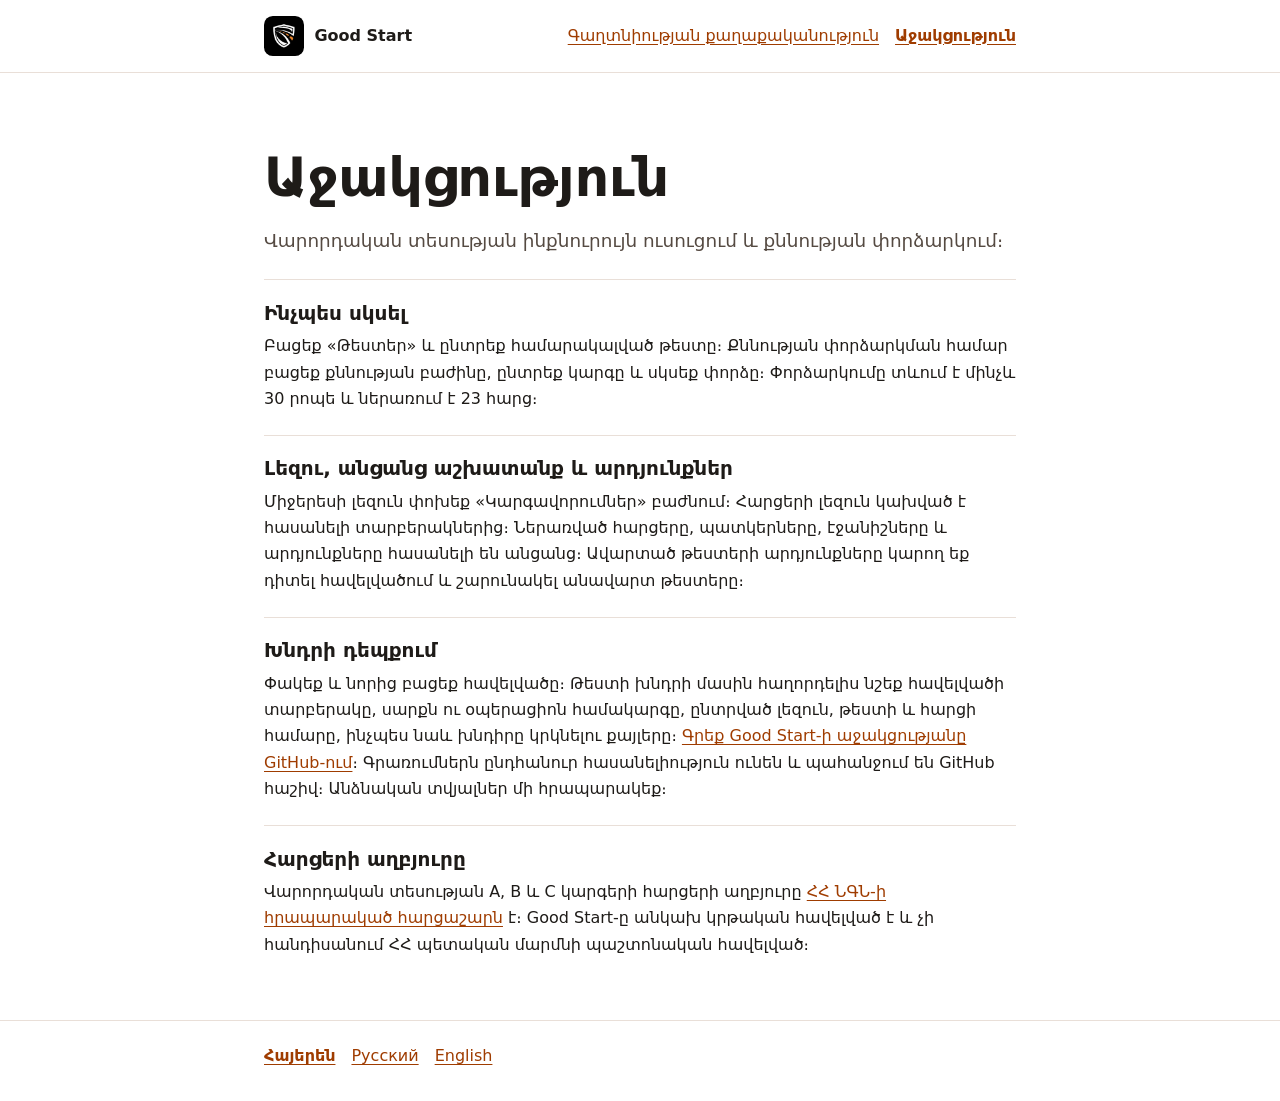
==== support/index.html @ 968c4f22 "Publish Good Start privacy and support in three languages" ====
<!doctype html>
<html lang="hy">
<head>
<meta charset="utf-8">
<meta name="viewport" content="width=device-width,initial-scale=1">
<title>Աջակցություն · Good Start</title>
<link rel="icon" href="../assets/logo.png">
<link rel="stylesheet" href="../assets/styles.css">
</head>
<body>
<header><div class="wrap bar">
<a class="brand" href="../"><img src="../assets/logo.png" alt="" width="40" height="40">Good Start</a>
<nav aria-label="Էջեր"><a href="../privacy/">Գաղտնիության քաղաքականություն</a><a href="../support/" aria-current="page">Աջակցություն</a></nav>
</div></header>
<main class="wrap"><h1>Աջակցություն</h1><p class="intro">Վարորդական տեսության ինքնուրույն ուսուցում և քննության փորձարկում։</p><section><h2>Ինչպես սկսել</h2><p>Բացեք «Թեստեր» և ընտրեք համարակալված թեստը։ Քննության փորձարկման համար բացեք քննության բաժինը, ընտրեք կարգը և սկսեք փորձը։ Փորձարկումը տևում է մինչև 30 րոպե և ներառում է 23 հարց։</p></section><section><h2>Լեզու, անցանց աշխատանք և արդյունքներ</h2><p>Միջերեսի լեզուն փոխեք «Կարգավորումներ» բաժնում։ Հարցերի լեզուն կախված է հասանելի տարբերակներից։ Ներառված հարցերը, պատկերները, էջանիշները և արդյունքները հասանելի են անցանց։ Ավարտած թեստերի արդյունքները կարող եք դիտել հավելվածում և շարունակել անավարտ թեստերը։</p></section><section><h2>Խնդրի դեպքում</h2><p>Փակեք և նորից բացեք հավելվածը։ Թեստի խնդրի մասին հաղորդելիս նշեք հավելվածի տարբերակը, սարքն ու օպերացիոն համակարգը, ընտրված լեզուն, թեստի և հարցի համարը, ինչպես նաև խնդիրը կրկնելու քայլերը։ <a href="https://github.com/LeatherfaceMem/good-start-legal/issues/new">Գրեք Good Start-ի աջակցությանը GitHub-ում</a>։ Գրառումներն ընդհանուր հասանելիություն ունեն և պահանջում են GitHub հաշիվ։ Անձնական տվյալներ մի հրապարակեք։</p></section><section><h2>Հարցերի աղբյուրը</h2><p>Վարորդական տեսության A, B և C կարգերի հարցերի աղբյուրը <a href="https://roadpolice.am/hy/viv-exam">ՀՀ ՆԳՆ-ի հրապարակած հարցաշարն</a> է։ Good Start-ը անկախ կրթական հավելված է և չի հանդիսանում ՀՀ պետական մարմնի պաշտոնական հավելված։</p></section></main>
<footer><nav class="wrap" aria-label="Լեզու"><a href="../support/" hreflang="hy" lang="hy" aria-current="page">Հայերեն</a><a href="../ru/support/" hreflang="ru" lang="ru">Русский</a><a href="../en/support/" hreflang="en" lang="en">English</a></nav></footer>
</body></html>
---- assets/styles.css ----
@font-face { font-family: Armenian; src: url(armenian.ttf) format('truetype'); font-display: swap; }
:root { color-scheme: light; font: 100%/1.65 system-ui, Armenian, sans-serif; color: #1e1b18; background: #fff; --accent: #9f3c00; --line: #e9dfd8; }
* { box-sizing: border-box; }
body { margin: 0; }
header { border-bottom: 1px solid var(--line); }
.wrap { width: min(100% - 2.5rem, 47rem); margin-inline: auto; }
.bar { display: flex; gap: 1rem 2rem; justify-content: space-between; flex-wrap: wrap; align-items: center; padding-block: 1rem; }
nav { display: flex; flex-wrap: wrap; gap: .5rem 1rem; }
a { color: var(--accent); text-underline-offset: .18em; }
a:focus-visible { outline: 2px solid var(--accent); outline-offset: .2rem; }
[aria-current] { font-weight: 700; }
.brand { display: inline-flex; align-items: center; gap: .65rem; color: inherit; font-weight: 750; text-decoration: none; }
.brand img { width: 2.5rem; height: 2.5rem; border-radius: .55rem; }
main { padding-block: clamp(2rem, 6vw, 4.5rem) 3rem; }
h1, h2 { line-height: 1.25; overflow-wrap: anywhere; }
h1 { font-size: clamp(1.95rem, 6vw, 3.35rem); margin: 0 0 .9rem; }
h2 { margin: 0 0 .45rem; font-size: 1.25rem; }
p { margin: 0 0 .85rem; }
section { border-top: 1px solid var(--line); padding-top: 1.3rem; margin-top: 1.4rem; }
.intro { font-size: 1.15rem; color: #554a42; }
footer { border-top: 1px solid var(--line); padding-block: 1.4rem 2rem; }
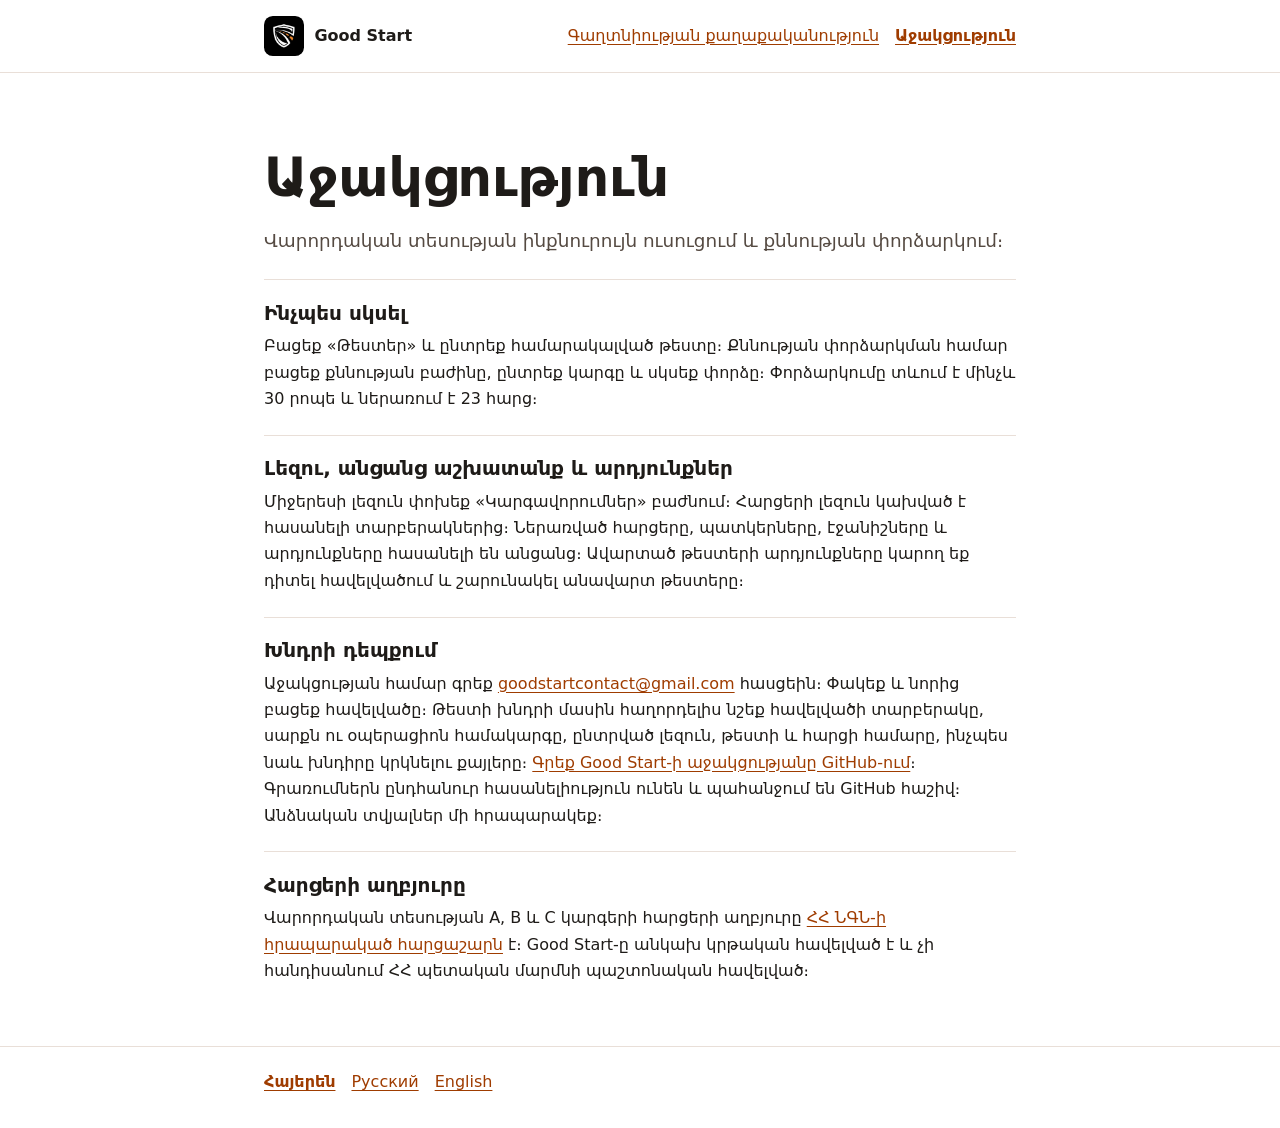
==== commit af127ac6: "Publish the confirmed Good Start support email" ====
--- a/support/index.html
+++ b/support/index.html
@@ -12,6 +12,6 @@
 <a class="brand" href="../"><img src="../assets/logo.png" alt="" width="40" height="40">Good Start</a>
 <nav aria-label="Էջեր"><a href="../privacy/">Գաղտնիության քաղաքականություն</a><a href="../support/" aria-current="page">Աջակցություն</a></nav>
 </div></header>
-<main class="wrap"><h1>Աջակցություն</h1><p class="intro">Վարորդական տեսության ինքնուրույն ուսուցում և քննության փորձարկում։</p><section><h2>Ինչպես սկսել</h2><p>Բացեք «Թեստեր» և ընտրեք համարակալված թեստը։ Քննության փորձարկման համար բացեք քննության բաժինը, ընտրեք կարգը և սկսեք փորձը։ Փորձարկումը տևում է մինչև 30 րոպե և ներառում է 23 հարց։</p></section><section><h2>Լեզու, անցանց աշխատանք և արդյունքներ</h2><p>Միջերեսի լեզուն փոխեք «Կարգավորումներ» բաժնում։ Հարցերի լեզուն կախված է հասանելի տարբերակներից։ Ներառված հարցերը, պատկերները, էջանիշները և արդյունքները հասանելի են անցանց։ Ավարտած թեստերի արդյունքները կարող եք դիտել հավելվածում և շարունակել անավարտ թեստերը։</p></section><section><h2>Խնդրի դեպքում</h2><p>Փակեք և նորից բացեք հավելվածը։ Թեստի խնդրի մասին հաղորդելիս նշեք հավելվածի տարբերակը, սարքն ու օպերացիոն համակարգը, ընտրված լեզուն, թեստի և հարցի համարը, ինչպես նաև խնդիրը կրկնելու քայլերը։ <a href="https://github.com/LeatherfaceMem/good-start-legal/issues/new">Գրեք Good Start-ի աջակցությանը GitHub-ում</a>։ Գրառումներն ընդհանուր հասանելիություն ունեն և պահանջում են GitHub հաշիվ։ Անձնական տվյալներ մի հրապարակեք։</p></section><section><h2>Հարցերի աղբյուրը</h2><p>Վարորդական տեսության A, B և C կարգերի հարցերի աղբյուրը <a href="https://roadpolice.am/hy/viv-exam">ՀՀ ՆԳՆ-ի հրապարակած հարցաշարն</a> է։ Good Start-ը անկախ կրթական հավելված է և չի հանդիսանում ՀՀ պետական մարմնի պաշտոնական հավելված։</p></section></main>
+<main class="wrap"><h1>Աջակցություն</h1><p class="intro">Վարորդական տեսության ինքնուրույն ուսուցում և քննության փորձարկում։</p><section><h2>Ինչպես սկսել</h2><p>Բացեք «Թեստեր» և ընտրեք համարակալված թեստը։ Քննության փորձարկման համար բացեք քննության բաժինը, ընտրեք կարգը և սկսեք փորձը։ Փորձարկումը տևում է մինչև 30 րոպե և ներառում է 23 հարց։</p></section><section><h2>Լեզու, անցանց աշխատանք և արդյունքներ</h2><p>Միջերեսի լեզուն փոխեք «Կարգավորումներ» բաժնում։ Հարցերի լեզուն կախված է հասանելի տարբերակներից։ Ներառված հարցերը, պատկերները, էջանիշները և արդյունքները հասանելի են անցանց։ Ավարտած թեստերի արդյունքները կարող եք դիտել հավելվածում և շարունակել անավարտ թեստերը։</p></section><section><h2>Խնդրի դեպքում</h2><p>Աջակցության համար գրեք <a href="mailto:goodstartcontact@gmail.com">goodstartcontact@gmail.com</a> հասցեին։ Փակեք և նորից բացեք հավելվածը։ Թեստի խնդրի մասին հաղորդելիս նշեք հավելվածի տարբերակը, սարքն ու օպերացիոն համակարգը, ընտրված լեզուն, թեստի և հարցի համարը, ինչպես նաև խնդիրը կրկնելու քայլերը։ <a href="https://github.com/LeatherfaceMem/good-start-legal/issues/new">Գրեք Good Start-ի աջակցությանը GitHub-ում</a>։ Գրառումներն ընդհանուր հասանելիություն ունեն և պահանջում են GitHub հաշիվ։ Անձնական տվյալներ մի հրապարակեք։</p></section><section><h2>Հարցերի աղբյուրը</h2><p>Վարորդական տեսության A, B և C կարգերի հարցերի աղբյուրը <a href="https://roadpolice.am/hy/viv-exam">ՀՀ ՆԳՆ-ի հրապարակած հարցաշարն</a> է։ Good Start-ը անկախ կրթական հավելված է և չի հանդիսանում ՀՀ պետական մարմնի պաշտոնական հավելված։</p></section></main>
 <footer><nav class="wrap" aria-label="Լեզու"><a href="../support/" hreflang="hy" lang="hy" aria-current="page">Հայերեն</a><a href="../ru/support/" hreflang="ru" lang="ru">Русский</a><a href="../en/support/" hreflang="en" lang="en">English</a></nav></footer>
 </body></html>
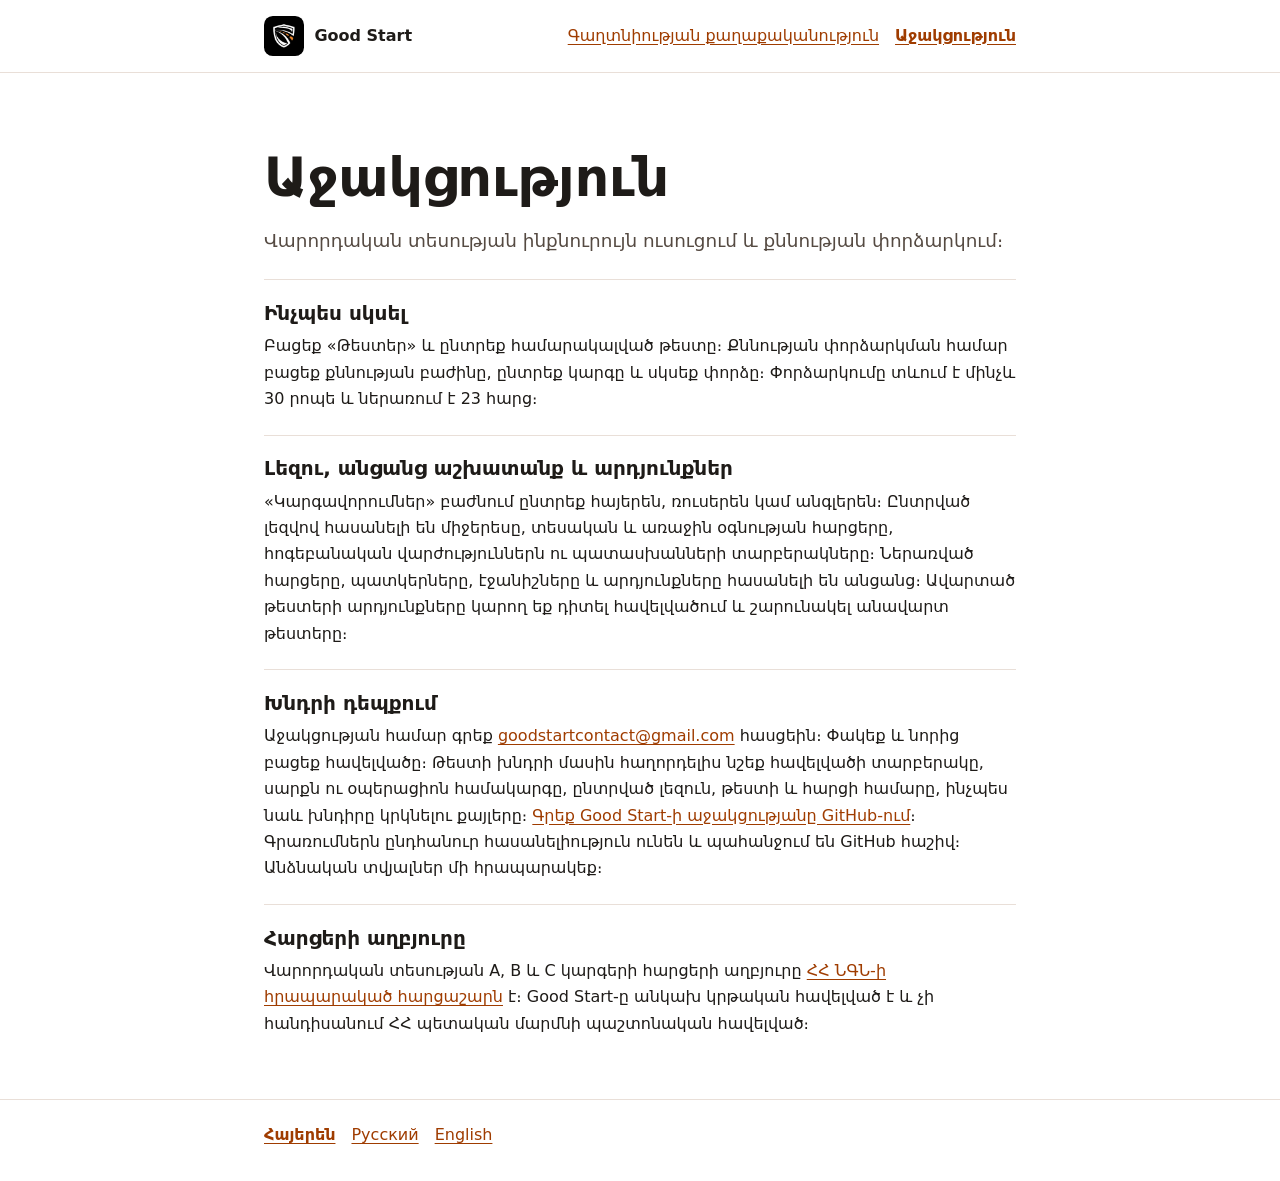
==== commit 6b5a958e: "Describe the complete offline language options" ====
--- a/support/index.html
+++ b/support/index.html
@@ -12,6 +12,6 @@
 <a class="brand" href="../"><img src="../assets/logo.png" alt="" width="40" height="40">Good Start</a>
 <nav aria-label="Էջեր"><a href="../privacy/">Գաղտնիության քաղաքականություն</a><a href="../support/" aria-current="page">Աջակցություն</a></nav>
 </div></header>
-<main class="wrap"><h1>Աջակցություն</h1><p class="intro">Վարորդական տեսության ինքնուրույն ուսուցում և քննության փորձարկում։</p><section><h2>Ինչպես սկսել</h2><p>Բացեք «Թեստեր» և ընտրեք համարակալված թեստը։ Քննության փորձարկման համար բացեք քննության բաժինը, ընտրեք կարգը և սկսեք փորձը։ Փորձարկումը տևում է մինչև 30 րոպե և ներառում է 23 հարց։</p></section><section><h2>Լեզու, անցանց աշխատանք և արդյունքներ</h2><p>Միջերեսի լեզուն փոխեք «Կարգավորումներ» բաժնում։ Հարցերի լեզուն կախված է հասանելի տարբերակներից։ Ներառված հարցերը, պատկերները, էջանիշները և արդյունքները հասանելի են անցանց։ Ավարտած թեստերի արդյունքները կարող եք դիտել հավելվածում և շարունակել անավարտ թեստերը։</p></section><section><h2>Խնդրի դեպքում</h2><p>Աջակցության համար գրեք <a href="mailto:goodstartcontact@gmail.com">goodstartcontact@gmail.com</a> հասցեին։ Փակեք և նորից բացեք հավելվածը։ Թեստի խնդրի մասին հաղորդելիս նշեք հավելվածի տարբերակը, սարքն ու օպերացիոն համակարգը, ընտրված լեզուն, թեստի և հարցի համարը, ինչպես նաև խնդիրը կրկնելու քայլերը։ <a href="https://github.com/LeatherfaceMem/good-start-legal/issues/new">Գրեք Good Start-ի աջակցությանը GitHub-ում</a>։ Գրառումներն ընդհանուր հասանելիություն ունեն և պահանջում են GitHub հաշիվ։ Անձնական տվյալներ մի հրապարակեք։</p></section><section><h2>Հարցերի աղբյուրը</h2><p>Վարորդական տեսության A, B և C կարգերի հարցերի աղբյուրը <a href="https://roadpolice.am/hy/viv-exam">ՀՀ ՆԳՆ-ի հրապարակած հարցաշարն</a> է։ Good Start-ը անկախ կրթական հավելված է և չի հանդիսանում ՀՀ պետական մարմնի պաշտոնական հավելված։</p></section></main>
+<main class="wrap"><h1>Աջակցություն</h1><p class="intro">Վարորդական տեսության ինքնուրույն ուսուցում և քննության փորձարկում։</p><section><h2>Ինչպես սկսել</h2><p>Բացեք «Թեստեր» և ընտրեք համարակալված թեստը։ Քննության փորձարկման համար բացեք քննության բաժինը, ընտրեք կարգը և սկսեք փորձը։ Փորձարկումը տևում է մինչև 30 րոպե և ներառում է 23 հարց։</p></section><section><h2>Լեզու, անցանց աշխատանք և արդյունքներ</h2><p>«Կարգավորումներ» բաժնում ընտրեք հայերեն, ռուսերեն կամ անգլերեն։ Ընտրված լեզվով հասանելի են միջերեսը, տեսական և առաջին օգնության հարցերը, հոգեբանական վարժություններն ու պատասխանների տարբերակները։ Ներառված հարցերը, պատկերները, էջանիշները և արդյունքները հասանելի են անցանց։ Ավարտած թեստերի արդյունքները կարող եք դիտել հավելվածում և շարունակել անավարտ թեստերը։</p></section><section><h2>Խնդրի դեպքում</h2><p>Աջակցության համար գրեք <a href="mailto:goodstartcontact@gmail.com">goodstartcontact@gmail.com</a> հասցեին։ Փակեք և նորից բացեք հավելվածը։ Թեստի խնդրի մասին հաղորդելիս նշեք հավելվածի տարբերակը, սարքն ու օպերացիոն համակարգը, ընտրված լեզուն, թեստի և հարցի համարը, ինչպես նաև խնդիրը կրկնելու քայլերը։ <a href="https://github.com/LeatherfaceMem/good-start-legal/issues/new">Գրեք Good Start-ի աջակցությանը GitHub-ում</a>։ Գրառումներն ընդհանուր հասանելիություն ունեն և պահանջում են GitHub հաշիվ։ Անձնական տվյալներ մի հրապարակեք։</p></section><section><h2>Հարցերի աղբյուրը</h2><p>Վարորդական տեսության A, B և C կարգերի հարցերի աղբյուրը <a href="https://roadpolice.am/hy/viv-exam">ՀՀ ՆԳՆ-ի հրապարակած հարցաշարն</a> է։ Good Start-ը անկախ կրթական հավելված է և չի հանդիսանում ՀՀ պետական մարմնի պաշտոնական հավելված։</p></section></main>
 <footer><nav class="wrap" aria-label="Լեզու"><a href="../support/" hreflang="hy" lang="hy" aria-current="page">Հայերեն</a><a href="../ru/support/" hreflang="ru" lang="ru">Русский</a><a href="../en/support/" hreflang="en" lang="en">English</a></nav></footer>
 </body></html>
